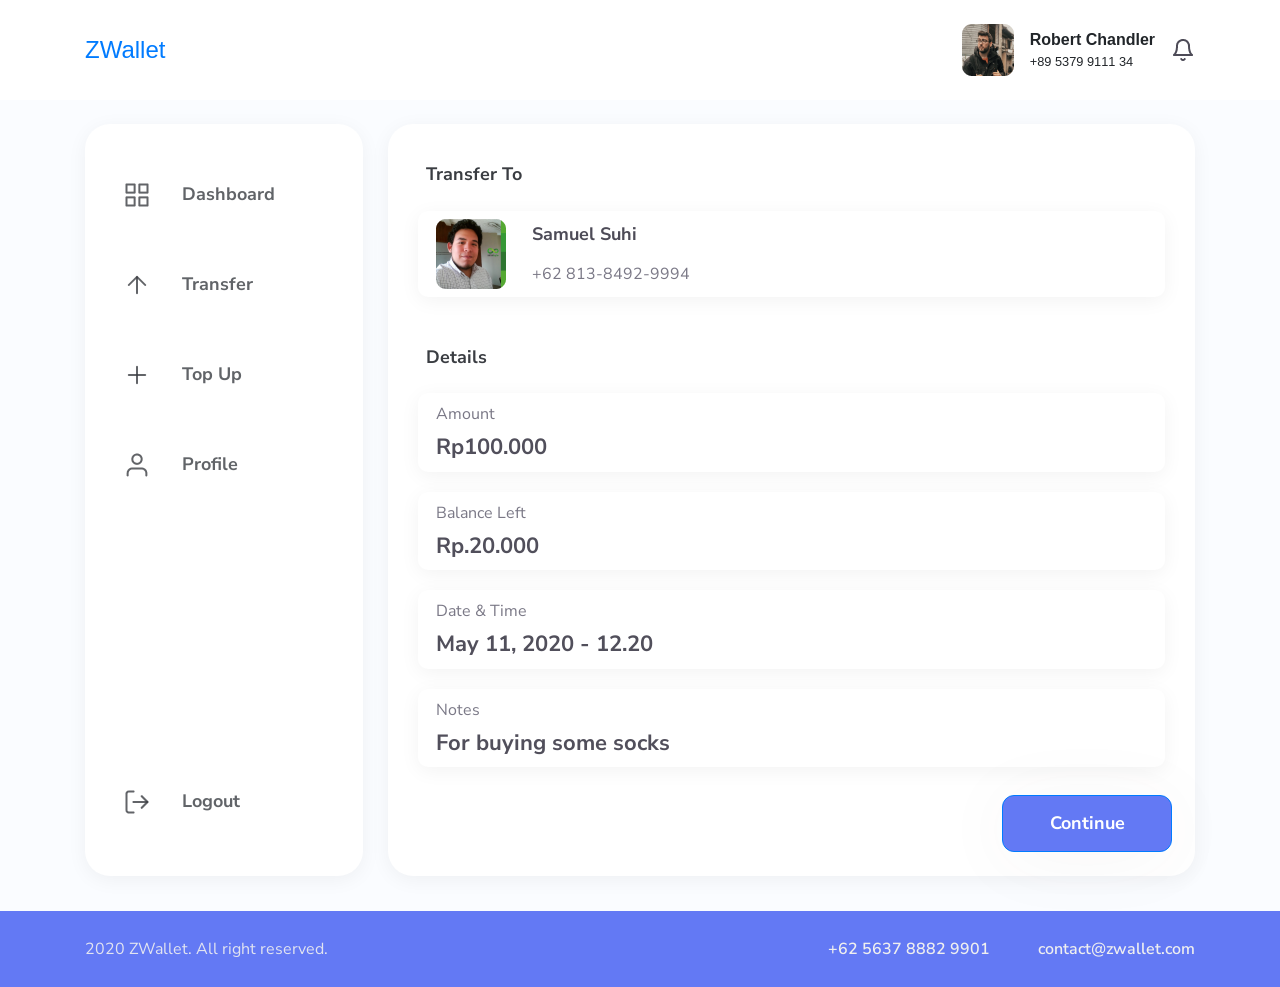
==== Confirmation.html @ 32947a06 "MyWallet" ====
<!DOCTYPE html>
<html lang="en">
  <head>
    <meta charset="UTF-8" />
    <meta name="viewport" content="width=device-width, initial-scale=1.0" />
    <title>MyWallet</title>
    <link
      rel="stylesheet"
      href="https://stackpath.bootstrapcdn.com/bootstrap/4.5.2/css/bootstrap.min.css"
      integrity="sha384-JcKb8q3iqJ61gNV9KGb8thSsNjpSL0n8PARn9HuZOnIxN0hoP+VmmDGMN5t9UJ0Z"
      crossorigin="anonymous"
    />
    <link rel="stylesheet" href="Confirmation.css" />
  </head>

  <body class="bg">
    <!-- header -->
    <nav class="bg-white py-4 mb-4">
      <div class="container">
        <div class="d-flex justify-content-between align-items-center">
          <h4 class="text-primary m-0">ZWallet</h4>
          <div class="d-flex align-items-center">
            <img src="icon/photoprofile.png" />
            <div class="mx-3">
              <div class="font-weight-bold">Robert Chandler</div>
              <div class="small">+89 5379 9111 34</div>
            </div>
            <a href="#">
              <img src="icon/bell.png" />
            </a>
          </div>
        </div>
      </div>
    </nav>
    <!-- body -->
    <div class="container">
      <div class="body-coloumn col">
        <div class="body-row row">
          <div class="body-dashboard col-3">
            <div class="dashboard-bar d-flex align-items-start flex-column">
              <div class="dashboard-list p-2">
                <div class="dashboard-row row">
                  <div class="col-3">
                    <img class src="icon/grid.png" alt="" />
                  </div>
                  <a class="btn-link link pl-3" href="/Home.html" role="button"
                    >Dashboard</a
                  >
                </div>
              </div>
              <div class="dashboard-list p-2">
                <div class="dashboard-row row">
                  <div class="col-3">
                    <img class src="icon/arrowup.png" alt="" />
                  </div>
                  <a class="btn-link link pl-3" href="Search.html" role="button"
                    >Transfer</a
                  >
                </div>
              </div>
              <div class="dashboard-list p-2">
                <div class="dashboard-row row">
                  <div class="col-3">
                    <img class src="icon/add.png" alt="" />
                  </div>
                  <a class="btn-link link pl-3" href="#" role="button"
                    >Top Up</a
                  >
                </div>
              </div>
              <div class="dashboard-list p-2">
                <div class="dashboard-row row">
                  <div class="col-3">
                    <img class src="icon/contact.png" alt="" />
                  </div>
                  <a class="btn-link link pl-3" href="#" role="button"
                    >Profile</a
                  >
                </div>
              </div>
              <div class="dashboard-list mt-auto p-2">
                <div class="dashboard-row row">
                  <div class="col-3">
                    <img class src="icon/logout.png" alt="" />
                  </div>
                  <a class="btn-link link pl-3" href="#" role="button"
                    >Logout</a
                  >
                </div>
              </div>
            </div>
          </div>
          <div class="body-menu col">
            <div class="body-bar d-flex flex-column">
              <div class="transfer-detail p-2">Transfer To</div>
              <div class="list p-2">
                <div class="history-row row">
                  <div class="history-photo col-1">
                    <img class src="icon/samuel70.png" alt="" />
                  </div>
                  <div class="history-number col row">
                    <div class="transfer-name col">Samuel Suhi</div>
                    <div class="w-100"></div>
                    <div class="transfer-number col">+62 813-8492-9994</div>
                  </div>
                </div>
              </div>
              <div class="transfer-detail p-2">Details</div>
              <div class="list p-2">
                <div class="history-row row">
                  <div class="history-namebar col row">
                    <div class="history-name col">Amount</div>
                    <div class="w-100"></div>
                    <div class="history-do col">Rp100.000</div>
                  </div>
                </div>
              </div>
              <div class="list p-2">
                <div class="history-row row">
                  <div class="history-namebar col row">
                    <div class="history-name col">Balance Left</div>
                    <div class="w-100"></div>
                    <div class="history-do col">Rp.20.000</div>
                  </div>
                </div>
              </div>
              <div class="list p-2">
                <div class="history-row row">
                  <div class="history-namebar col row">
                    <div class="history-name col">Date & Time</div>
                    <div class="w-100"></div>
                    <div class="history-do col">May 11, 2020 - 12.20</div>
                  </div>
                </div>
              </div>
              <div class="list p-2">
                <div class="history-row row">
                  <div class="history-namebar col row">
                    <div class="history-name col">Notes</div>
                    <div class="w-100"></div>
                    <div class="history-do col">For buying some socks</div>
                  </div>
                </div>
              </div>
              <div class="continue-button p-2 justify-content-end row">
                <button type="button" class="btn btn-primary">Continue</button>
              </div>
            </div>
          </div>
        </div>
      </div>
      <div class="w-100"></div>
    </div>

    <!-- footer -->
    <nav class="bg-footer py-4">
      <div class="container">
        <div class="d-flex justify-content-between align-items-center">
          <div class="footer-text m-0">2020 ZWallet. All right reserved.</div>
          <div
            class="footer-text1 m-0 justify-content-between align-items-center row"
          >
            <div class="m-0">+62 5637 8882 9901</div>
            <div class="ml-5 m-0">contact@zwallet.com</div>
          </div>
        </div>
      </div>
    </nav>

    <script
      src="https://code.jquery.com/jquery-3.5.1.slim.min.js"
      integrity="sha384-DfXdz2htPH0lsSSs5nCTpuj/zy4C+OGpamoFVy38MVBnE+IbbVYUew+OrCXaRkfj"
      crossorigin="anonymous"
    ></script>
    <script
      src="https://cdn.jsdelivr.net/npm/popper.js@1.16.1/dist/umd/popper.min.js"
      integrity="sha384-9/reFTGAW83EW2RDu2S0VKaIzap3H66lZH81PoYlFhbGU+6BZp6G7niu735Sk7lN"
      crossorigin="anonymous"
    ></script>
    <script
      src="https://stackpath.bootstrapcdn.com/bootstrap/4.5.2/js/bootstrap.min.js"
      integrity="sha384-B4gt1jrGC7Jh4AgTPSdUtOBvfO8shuf57BaghqFfPlYxofvL8/KUEfYiJOMMV+rV"
      crossorigin="anonymous"
    ></script>
  </body>
</html>
---- Confirmation.css ----
@import url("https://fonts.googleapis.com/css2?family=Nunito+Sans:wght@400;600;700;800&display=swap");


/* header */
.bg{
  background: #FAFCFF;
}

/* body */
.body-coloumn {
  margin-bottom: 35px;
}
.body-row {
  height: 752px;
}
.body-dashboard {
  margin-right: 25px !important;
  padding: 0;
}
.body-menu {
  background: #ffffff;
  box-shadow: 0px 4px 20px rgba(0, 0, 0, 0.05);
  border-radius: 25px;
  padding-left: 30px;
  padding-right: 30px;
}
.body-bar {
  height: 100%;
}
.list {
  background: #ffffff;
  box-shadow: 0px 4px 20px rgba(0, 0, 0, 0.05);
  border-radius: 10px;
  height: 100%;
  margin-top: 10px;
  margin-bottom: 10px;
}
.continue-button {
  height: 100%;
  margin-top: 10px;
  margin-bottom: 10px;
}
.btn {
  background: #6379f4;
  box-shadow: 0px 6px 75px rgba(100, 87, 87, 0.05);
  border-radius: 12px;
  width: 170px;
  height: 57px;
  font-family: "Nunito Sans";
  font-style: normal;
  font-weight: 700;
  font-size: 18px;
  line-height: 25px;
  color: #ffffff;
}
.transfer-detail {
  height: 50%;
  font-family: "Nunito Sans";
  font-style: normal;
  font-weight: 700;
  font-size: 18px;
  line-height: 25px;
  color: #3a3d42;
  margin-top: 30px;
}
.history-row {
  height: 100%;
  align-items: center;
  margin-left: 10px;
}
.history-list {
  font-family: "Nunito Sans";
  font-style: normal;
  font-weight: 700;
  font-size: 16px;
  line-height: 22px;
  text-align: right;
  color: #1ec15f;
}
.history-list1 {
  font-family: "Nunito Sans";
  font-style: normal;
  font-weight: 700;
  font-size: 16px;
  line-height: 22px;
  text-align: right;
  color: #ff5b37;
}
.history-namebar {
  align-items: center;
  height: 100%;
}
.history-number {
  align-items: center;
  height: 100%;
  margin-left: 5px;
}
.transfer-name {
  font-family: Nunito Sans;
  font-style: normal;
  font-weight: 700;
  font-size: 18px;
  line-height: 25px;
  color: #4d4b57;
}
.transfer-number {
  font-family: Nunito Sans;
  font-style: normal;
  font-weight: 400;
  font-size: 16px;
  line-height: 22px;
  color: #7a7886;
}
.history-photo {
  padding-left: 0;
}
.history-name {
  font-family: "Nunito Sans";
  font-style: normal;
  font-weight: 400;
  font-size: 16px;
  line-height: 22px;
  color: #7a7886;
  padding-left: 0;
}
.history-do {
  font-family: Nunito Sans;
  font-style: normal;
  font-weight: 700;
  font-size: 22px;
  line-height: 30px;
  color: #514f5b;
  padding-left: 0;
}
.dashboard-bar {
  height: 752px;
  padding: 30px;
  padding-top: 25px;
  box-shadow: 0px 4px 20px rgba(0, 0, 0, 0.05);
  background: #ffffff;
  border-radius: 25px;
}
.dashboard-list {
  height: 90px;
  width: 100%;
  font-family: "Nunito Sans";
  font-style: normal;
  font-weight: 700;
  font-size: 18px;
  line-height: 31px;
  color: rgba(58, 61, 66, 0.8);
}
.dashboard-row {
  height: 100%;
  align-items: center;
}
.link {
  font-family: "Nunito Sans";
  font-style: normal;
  font-weight: 700;
  font-size: 18px;
  line-height: 31px;
  color: rgba(58, 61, 66, 0.8);
}

/* footer */
.bg-footer {
  background: #6379f4;
}
.footer-text{
  font-family: "Nunito Sans";
  font-style: normal;
  font-weight: normal;
  font-size: 16px;
  line-height: 28px;
  color: rgba(239, 239, 239, 0.9);
}
.footer-text1 {
  font-family: "Nunito Sans";
  font-style: normal;
  font-weight: 600;
  font-size: 16px;
  line-height: 28px;
  color: #efefef;
}
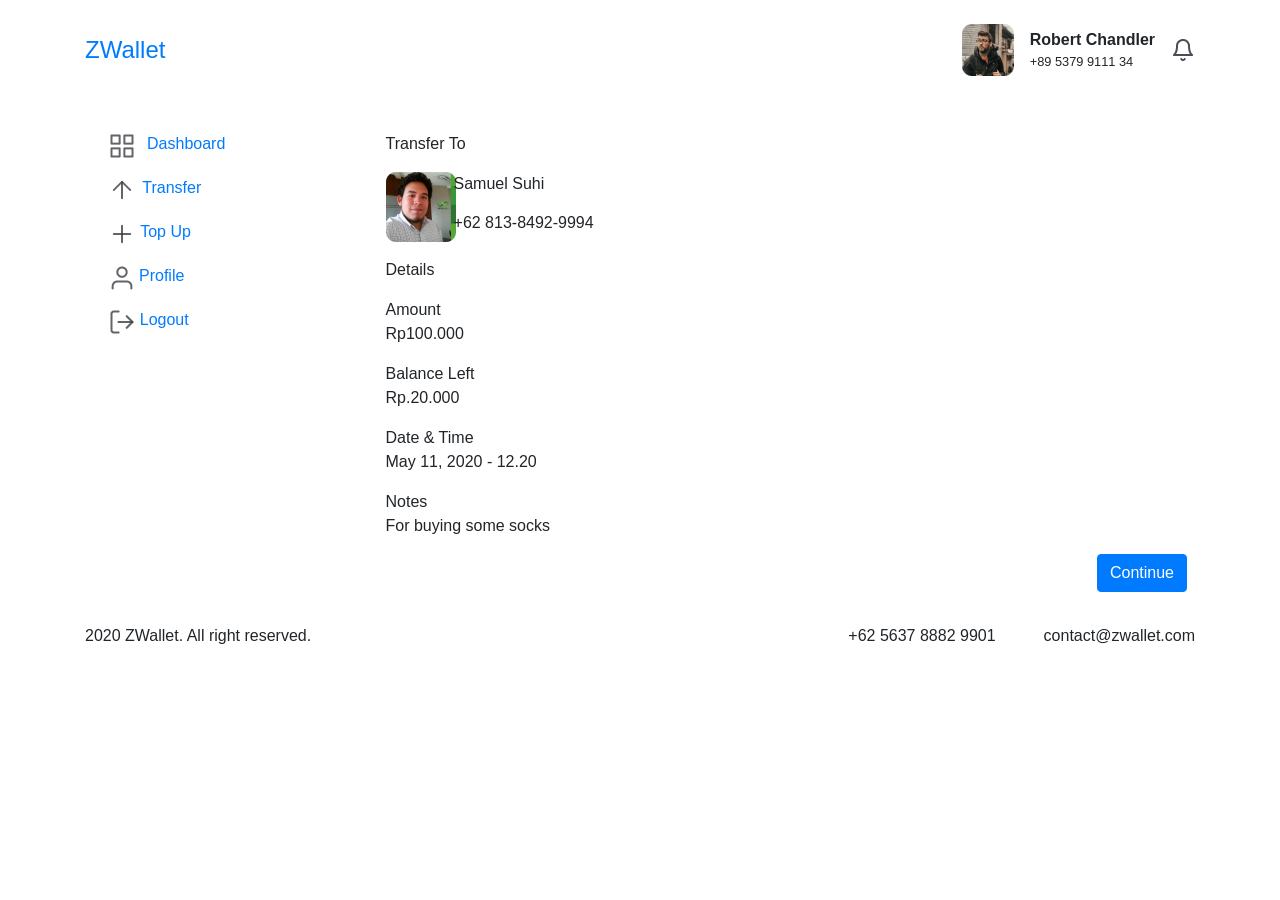
==== commit e4b3f2f1: "change some files" ====
--- a/Confirmation.html
+++ b/Confirmation.html
@@ -10,7 +10,7 @@
       integrity="sha384-JcKb8q3iqJ61gNV9KGb8thSsNjpSL0n8PARn9HuZOnIxN0hoP+VmmDGMN5t9UJ0Z"
       crossorigin="anonymous"
     />
-    <link rel="stylesheet" href="Confirmation.css" />
+    <link rel="stylesheet" href="Confirmation - Copy.css" />
   </head>
 
   <body class="bg">
@@ -143,7 +143,14 @@
                 </div>
               </div>
               <div class="continue-button p-2 justify-content-end row">
-                <button type="button" class="btn btn-primary">Continue</button>
+                <button
+                  type="button"
+                  class="btn btn-primary"
+                  data-toggle="modal"
+                  data-target="#staticBackdrop"
+                >
+                  Continue
+                </button>
               </div>
             </div>
           </div>
@@ -167,6 +174,45 @@
       </div>
     </nav>
 
+    <!-- pop-up -->
+    <div
+      class="modal fade"
+      id="staticBackdrop"
+      data-backdrop="static"
+      data-keyboard="false"
+      tabindex="-1"
+      aria-labelledby="staticBackdropLabel"
+      aria-hidden="true"
+    >
+      <div class="modal-dialog modal-dialog-centered">
+        <div class="modal-content p-3">
+          <div class="head-modal d-flex flex-row justify-content-between p-3">
+            <h5 class="modal-title" id="staticBackdropLabel">Enter PIN to Transfer</h5>
+            <button
+              type="button"
+              class="close"
+              data-dismiss="modal"
+              aria-label="Close"
+            >
+              <span aria-hidden="true">&times;</span>
+            </button>
+          </div>
+          <div class="modal-body">Enter your 6 digits PIN for confirmation to continue transferring money.</div>
+          <div class="modal-body d-flex flex-row py-0 my-5 justify-content-between">
+            <input class="form-control mr-3" maxlength="1" placeholder="__">
+            <input class="form-control mr-3" maxlength="1" placeholder="__">
+            <input class="form-control mr-3" maxlength="1" placeholder="__">
+            <input class="form-control mr-3" maxlength="1" placeholder="__">
+            <input class="form-control mr-3" maxlength="1" placeholder="__">
+            <input class="form-control" maxlength="1" placeholder="__">
+          </div>
+          <div class="d-flex flex-row p-2 justify-content-end">
+            <a role="button" href="/Succes.html" class="btn btn-primary justify-self-end pt-3">Continue</a>
+          </div>
+        </div>
+      </div>
+    </div>
+
     <script
       src="https://code.jquery.com/jquery-3.5.1.slim.min.js"
       integrity="sha384-DfXdz2htPH0lsSSs5nCTpuj/zy4C+OGpamoFVy38MVBnE+IbbVYUew+OrCXaRkfj"
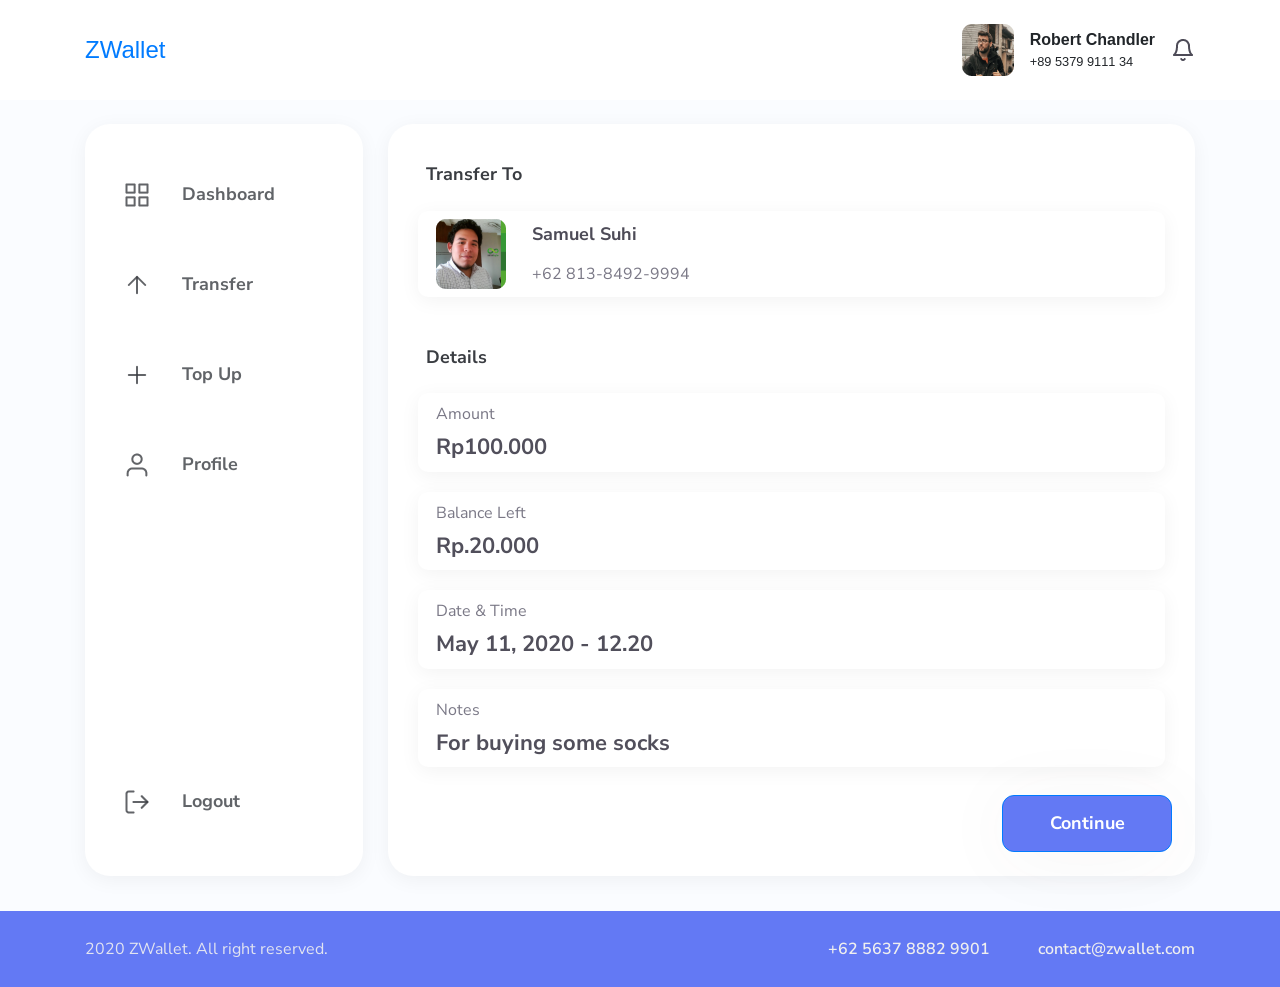
==== commit 2a9cb9d8: "change confirmation" ====
--- a/Confirmation.html
+++ b/Confirmation.html
@@ -10,7 +10,7 @@
       integrity="sha384-JcKb8q3iqJ61gNV9KGb8thSsNjpSL0n8PARn9HuZOnIxN0hoP+VmmDGMN5t9UJ0Z"
       crossorigin="anonymous"
     />
-    <link rel="stylesheet" href="Confirmation - Copy.css" />
+    <link rel="stylesheet" href="Confirmation.css" />
   </head>
 
   <body class="bg">
--- a/Confirmation.css
+++ b/Confirmation.css
@@ -0,0 +1,215 @@
+@import url("https://fonts.googleapis.com/css2?family=Nunito+Sans:wght@400;600;700;800&display=swap");
+
+/* header */
+.bg {
+  background: #fafcff;
+}
+
+/* body */
+.body-coloumn {
+  margin-bottom: 35px;
+}
+.body-row {
+  height: 752px;
+}
+.body-dashboard {
+  margin-right: 25px !important;
+  padding: 0;
+}
+.body-menu {
+  background: #ffffff;
+  box-shadow: 0px 4px 20px rgba(0, 0, 0, 0.05);
+  border-radius: 25px;
+  padding-left: 30px;
+  padding-right: 30px;
+}
+.body-bar {
+  height: 100%;
+}
+.list {
+  background: #ffffff;
+  box-shadow: 0px 4px 20px rgba(0, 0, 0, 0.05);
+  border-radius: 10px;
+  height: 100%;
+  margin-top: 10px;
+  margin-bottom: 10px;
+}
+.continue-button {
+  height: 100%;
+  margin-top: 10px;
+  margin-bottom: 10px;
+}
+.btn {
+  background: #6379f4;
+  box-shadow: 0px 6px 75px rgba(100, 87, 87, 0.05);
+  border-radius: 12px;
+  width: 170px;
+  height: 57px;
+  font-family: "Nunito Sans";
+  font-style: normal;
+  font-weight: 700;
+  font-size: 18px;
+  line-height: 25px;
+  color: #ffffff;
+}
+.transfer-detail {
+  height: 50%;
+  font-family: "Nunito Sans";
+  font-style: normal;
+  font-weight: 700;
+  font-size: 18px;
+  line-height: 25px;
+  color: #3a3d42;
+  margin-top: 30px;
+}
+.history-row {
+  height: 100%;
+  align-items: center;
+  margin-left: 10px;
+}
+.history-list {
+  font-family: "Nunito Sans";
+  font-style: normal;
+  font-weight: 700;
+  font-size: 16px;
+  line-height: 22px;
+  text-align: right;
+  color: #1ec15f;
+}
+.history-list1 {
+  font-family: "Nunito Sans";
+  font-style: normal;
+  font-weight: 700;
+  font-size: 16px;
+  line-height: 22px;
+  text-align: right;
+  color: #ff5b37;
+}
+.history-namebar {
+  align-items: center;
+  height: 100%;
+}
+.history-number {
+  align-items: center;
+  height: 100%;
+  margin-left: 5px;
+}
+.transfer-name {
+  font-family: Nunito Sans;
+  font-style: normal;
+  font-weight: 700;
+  font-size: 18px;
+  line-height: 25px;
+  color: #4d4b57;
+}
+.transfer-number {
+  font-family: Nunito Sans;
+  font-style: normal;
+  font-weight: 400;
+  font-size: 16px;
+  line-height: 22px;
+  color: #7a7886;
+}
+.history-photo {
+  padding-left: 0;
+}
+.history-name {
+  font-family: "Nunito Sans";
+  font-style: normal;
+  font-weight: 400;
+  font-size: 16px;
+  line-height: 22px;
+  color: #7a7886;
+  padding-left: 0;
+}
+.history-do {
+  font-family: Nunito Sans;
+  font-style: normal;
+  font-weight: 700;
+  font-size: 22px;
+  line-height: 30px;
+  color: #514f5b;
+  padding-left: 0;
+}
+.dashboard-bar {
+  height: 752px;
+  padding: 30px;
+  padding-top: 25px;
+  box-shadow: 0px 4px 20px rgba(0, 0, 0, 0.05);
+  background: #ffffff;
+  border-radius: 25px;
+}
+.dashboard-list {
+  height: 90px;
+  width: 100%;
+  font-family: "Nunito Sans";
+  font-style: normal;
+  font-weight: 700;
+  font-size: 18px;
+  line-height: 31px;
+  color: rgba(58, 61, 66, 0.8);
+}
+.dashboard-row {
+  height: 100%;
+  align-items: center;
+}
+.link {
+  font-family: "Nunito Sans";
+  font-style: normal;
+  font-weight: 700;
+  font-size: 18px;
+  line-height: 31px;
+  color: rgba(58, 61, 66, 0.8);
+}
+
+/* footer */
+.bg-footer {
+  background: #6379f4;
+}
+.footer-text {
+  font-family: "Nunito Sans";
+  font-style: normal;
+  font-weight: normal;
+  font-size: 16px;
+  line-height: 28px;
+  color: rgba(239, 239, 239, 0.9);
+}
+.footer-text1 {
+  font-family: "Nunito Sans";
+  font-style: normal;
+  font-weight: 600;
+  font-size: 16px;
+  line-height: 28px;
+  color: #efefef;
+}
+
+/* popup */
+.modal-content {
+  background: #ffffff;
+  box-shadow: 0px 4px 20px rgba(0, 0, 0, 0.05);
+  border-radius: 25px;
+}
+.modal-title {
+  font-family: "Nunito Sans";
+  font-style: normal;
+  font-weight: 700;
+  font-size: 18px;
+  line-height: 25px;
+  color: #3a3d42;
+}
+.modal-body {
+  font-family: "Nunito Sans";
+  font-style: normal;
+  font-weight: 400;
+  font-size: 16px;
+  line-height: 30px;
+  color: rgba(58, 61, 66, 0.6);
+}
+.form-control {
+  border: 1px solid rgba(169, 169, 169, 0.6);
+  box-sizing: border-box;
+  box-shadow: 0px 10px 75px rgba(147, 147, 147, 0.1);
+  border-radius: 10px;
+  height: 65px;
+  font-size: 30px;
+}
